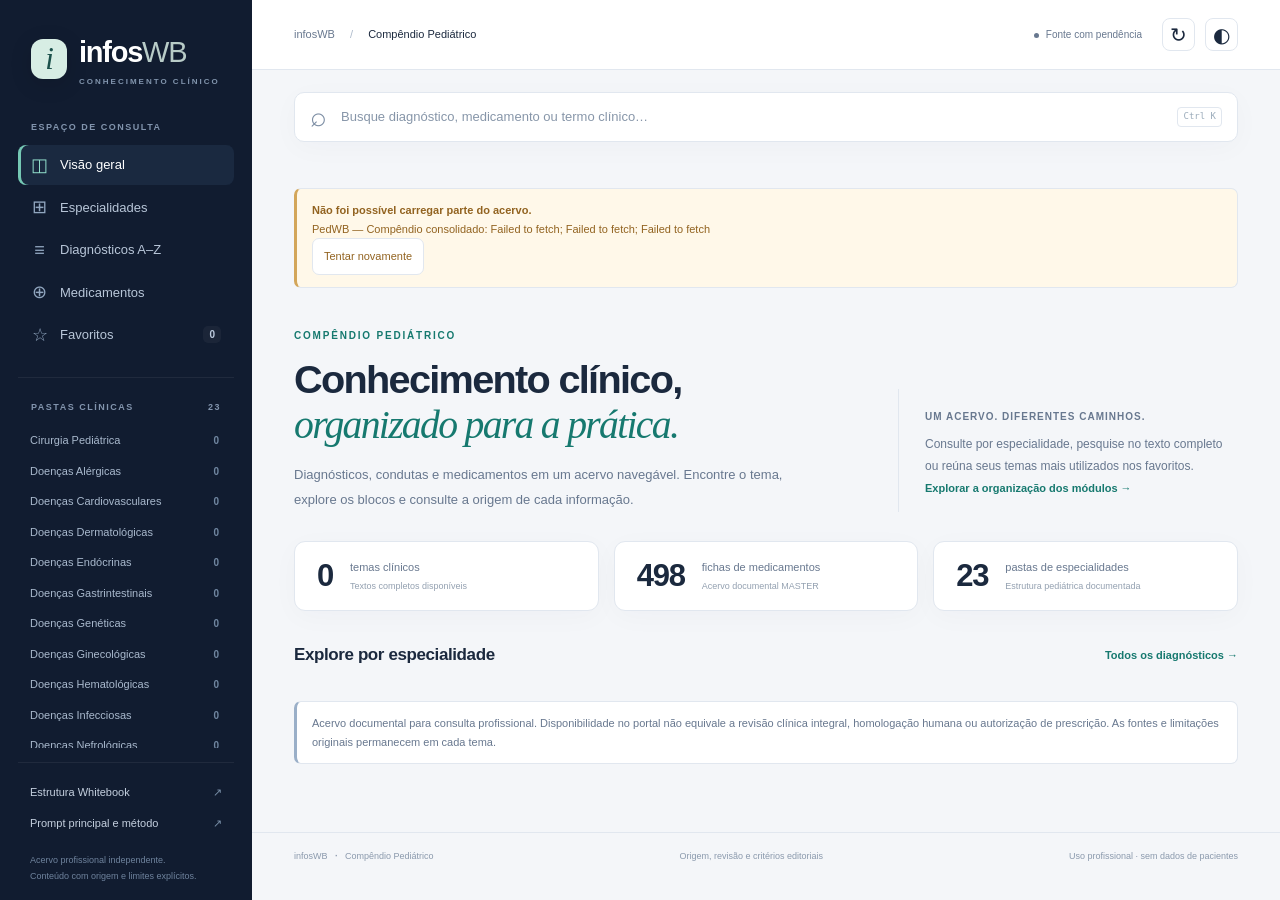
==== infoswb/index.html @ fc46037e "infosWB: publicar tema 193 Coreia de Sydenham" ====
<!doctype html>
<html lang="pt-BR">
<head>
<meta charset="utf-8"><meta name="viewport" content="width=device-width,initial-scale=1">
<meta name="description" content="infosWB — Compêndio Pediátrico por especialidades, diagnósticos, medicamentos e referências. Acervo documental com rastreabilidade e consulta profissional.">
<meta name="theme-color" content="#111c30"><meta name="referrer" content="strict-origin-when-cross-origin">
<title>infosWB · Compêndio Pediátrico</title>
<link rel="stylesheet" href="./style.css">
</head>
<body>
<a class="skip" href="#content">Ir para o conteúdo</a>
<div class="shade" id="shade"></div>
<aside class="sidebar" id="sidebar" aria-label="Navegação principal">
<a class="brand" href="#inicio" aria-label="infosWB início"><span class="brand-mark">i</span><span>infos<span class="brand-wb">WB</span><small>CONHECIMENTO CLÍNICO</small></span></a>
<div class="side-label">ESPAÇO DE CONSULTA</div>
<nav class="primary-nav">
<a href="#inicio" data-route="inicio"><span>◫</span>Visão geral</a>
<a href="#especialidades" data-route="especialidades"><span>⊞</span>Especialidades</a>
<a href="#acervo" data-route="acervo"><span>≡</span>Diagnósticos A–Z</a>
<a href="#medicamentos" data-route="medicamentos"><span>⊕</span>Medicamentos</a>
<a href="#favoritos" data-route="favoritos"><span>☆</span>Favoritos <b id="favCount">0</b></a>
</nav>
<div class="side-label side-label-line">PASTAS CLÍNICAS <span id="sideCount"></span></div>
<nav id="specialtyNav" class="specialty-nav" aria-label="Especialidades pediátricas"><span class="side-loading">Carregando estrutura…</span></nav>
<div class="side-bottom"><a href="#modulos">Estrutura Whitebook <span>↗</span></a><a href="#metodo">Prompt principal e método <span>↗</span></a><p>Acervo profissional independente.<br>Conteúdo com origem e limites explícitos.</p></div>
</aside>
<div class="workspace">
<header class="topbar">
<button class="icon-btn menu-btn" id="menuBtn" aria-label="Abrir navegação" aria-expanded="false">☰</button>
<div class="crumb">infosWB <span>/</span> <strong id="topCrumb">Compêndio Pediátrico</strong></div>
<div class="top-actions"><span class="source-status" id="sourceStatus">Conectando ao acervo</span><button class="icon-btn" id="refreshBtn" aria-label="Atualizar acervo" title="Recarregar fontes do acervo">↻</button><button class="icon-btn" id="themeBtn" aria-label="Alternar tema claro e escuro" title="Tema claro/escuro">◐</button></div>
</header>
<div class="searchbar"><label class="searchbox" for="search"><span aria-hidden="true">⌕</span><input id="search" type="search" placeholder="Busque diagnóstico, medicamento ou termo clínico…" autocomplete="off"><kbd>Ctrl K</kbd></label></div>
<main id="content" tabindex="-1">
<div id="alerts" role="status" aria-live="polite"></div>
<section id="mainView"></section>
<section id="readerView" hidden></section>
</main>
<footer class="main-footer"><span>infosWB <b>·</b> Compêndio Pediátrico</span><a href="#metodo">Origem, revisão e critérios editoriais</a><span>Uso profissional · sem dados de pacientes</span></footer>
</div>
<div id="toast" class="toast" role="status" aria-live="polite"></div>
<noscript><div class="noscript">Ative JavaScript para utilizar busca, filtros e leitura por blocos. O acervo original pode ser consultado no repositório GitHub do projeto.</div></noscript>
<script src="./core.js"></script><script src="./masters.pack.js"></script><script src="./app.js?v=pedwb193-20261007T1119Z"></script>
</body></html>
---- infoswb/style.css ----
:root{--bg:#f4f6f9;--paper:#fff;--text:#1b293e;--muted:#68788f;--line:#e1e7ef;--soft:#edf2f8;--accent:#16796f;--accent-soft:#e9f5f1;--nav:#111c30;--nav-soft:#1a2940;--warning:#926320;--warn-bg:#fff8e9;--shadow:0 6px 28px #1a294007;--reading:16px;color-scheme:light}
*{box-sizing:border-box}body{margin:0;background:var(--bg);color:var(--text);font:14px/1.5 -apple-system,BlinkMacSystemFont,"Segoe UI",Arial,sans-serif}button,input,select{font:inherit}button,a,input{ -webkit-tap-highlight-color:transparent}button{cursor:pointer}a{color:inherit}button:focus-visible,a:focus-visible,input:focus-visible,summary:focus-visible,select:focus-visible{outline:3px solid #54bbaa;outline-offset:3px}button:disabled{opacity:.5;cursor:progress}button{color:inherit}button,.card,a{touch-action:manipulation}h1,h2,h3,p{margin-top:0}button{background:transparent}svg{vertical-align:middle}.skip{position:fixed;top:-80px;left:20px;padding:12px;background:var(--paper);z-index:100}.skip:focus{top:10px}[hidden]{display:none!important}
.sidebar{position:fixed;inset:0 auto 0 0;width:252px;background:var(--nav);color:#dae3ee;display:flex;flex-direction:column;padding:31px 18px 16px;z-index:40}.brand{display:flex;align-items:center;gap:12px;text-decoration:none;font-size:29px;font-weight:740;letter-spacing:-1.25px;padding:0 13px 33px;color:#fff}.brand-mark{display:grid;place-items:center;background:#d7ede4;color:#1b514b;border-radius:12px;width:36px;height:40px;font:italic 31px Georgia,serif;box-shadow:0 5px 22px #0002}.brand-wb{font-weight:350;color:#b8cbc7}.brand small{display:block;font-size:8px;letter-spacing:2px;color:#8295ad;font-weight:550;margin-top:1px}.side-label{font-size:9px;font-weight:750;letter-spacing:1.5px;color:#8294ad;padding:0 13px 11px}.primary-nav{display:flex;flex-direction:column;gap:3px}.primary-nav a{padding:10px 13px;display:flex;align-items:center;gap:12px;text-decoration:none;border-radius:8px;color:#b8c6d8;font-size:13px}.primary-nav a span{width:17px;font-size:18px;text-align:center;color:#91a6bf;line-height:1}.primary-nav a:hover,.primary-nav a.active{background:var(--nav-soft);color:#fff}.primary-nav a.active{box-shadow:inset 3px 0 #75c8b4}.primary-nav a.active span{color:#91deca}.primary-nav b{margin-left:auto;border-radius:5px;font-size:10px;padding:1px 6px;background:#ffffff0b;color:#bccadd}.side-label-line{display:flex;justify-content:space-between;border-top:1px solid #ffffff10;padding-top:23px;margin-top:22px}.specialty-nav{overflow:auto;flex:1;min-height:50px;padding-right:3px;scrollbar-width:thin;scrollbar-color:#32435d transparent}.specialty-nav a{padding:7px 12px;color:#a9b9cd;text-decoration:none;font-size:11px;display:flex;gap:8px;align-items:baseline;border-radius:6px}.specialty-nav a:hover,.specialty-nav a.active{color:#eff8f5;background:#ffffff07}.specialty-nav a b{margin-left:auto;white-space:nowrap;color:#7187a1;font-size:10px}.side-loading{font-size:11px;color:#8294ad;padding:12px}.side-bottom{padding:14px 12px 0;border-top:1px solid #ffffff10;margin-top:14px}.side-bottom a{font-size:11px;color:#c5d0df;text-decoration:none;display:flex;justify-content:space-between;padding:7px 0}.side-bottom a span{color:#7b91aa}.side-bottom p{color:#6f839d;font-size:9px;line-height:1.7;margin:15px 0 0}.workspace{margin-left:252px;min-height:100vh}.topbar{height:70px;display:flex;align-items:center;justify-content:space-between;padding:0 42px;gap:18px;border-bottom:1px solid var(--line);background:var(--paper)}.crumb{font-size:11px;color:var(--muted);white-space:nowrap}.crumb span{padding:0 12px;color:#adbacb}.crumb strong{font-weight:500;color:var(--text)}.top-actions{display:flex;align-items:center;gap:10px}.source-status{font-size:10px;color:var(--muted);padding-right:10px}.source-status::before{content:"";display:inline-block;width:5px;height:5px;border-radius:50%;background:var(--muted);margin-right:7px}.source-status.ready::before{background:var(--accent)}.icon-btn{border:1px solid var(--line);border-radius:8px;width:33px;height:33px;display:inline-grid;place-items:center;font-size:20px;line-height:1;background:var(--paper);flex:none}.icon-btn:hover{background:var(--soft)}.menu-btn{display:none}.searchbar{padding:22px 42px 0}.searchbox{height:50px;display:flex;align-items:center;gap:12px;border:1px solid var(--line);border-radius:10px;background:var(--paper);padding:0 15px;box-shadow:var(--shadow)}.searchbox>span{font-size:28px;line-height:1;color:#7d8ea4}.searchbox input{border:0;background:transparent;outline:0!important;width:100%;font-size:13px;color:var(--text);min-width:0}.searchbox input::placeholder{color:#8796a9}.searchbox kbd{white-space:nowrap;border:1px solid var(--line);color:#9aabba;border-radius:4px;padding:2px 5px;font-size:9px}main{padding:28px 42px 42px;min-height:calc(100vh - 210px);outline:0}.eyebrow{font-size:10px;letter-spacing:1.8px;color:var(--accent);font-weight:750;text-transform:uppercase}.hero{display:grid;grid-template-columns:1.5fr 1fr;gap:40px;padding:18px 0 29px}.hero h1{font-size:clamp(29px,3.1vw,46px);letter-spacing:-1.7px;line-height:1.12;font-weight:650;margin:12px 0 16px;max-width:590px}.hero h1 em{font-family:Georgia,serif;font-weight:400;color:var(--accent)}.hero p{font-size:13px;line-height:1.9;color:var(--muted);max-width:530px;margin:0}.hero-side{align-self:end;border-left:1px solid var(--line);padding:16px 0 14px 26px;max-width:340px;justify-self:end}.hero-side small{font-size:10px;letter-spacing:1px;color:var(--muted);font-weight:650}.hero-side p{font-size:12px;line-height:1.8;margin-top:8px}.hero-side a{font-size:11px;text-decoration:none;color:var(--accent);font-weight:650}.stats{display:grid;grid-template-columns:repeat(3,1fr);gap:15px;margin-bottom:31px}.stat{background:var(--paper);border:1px solid var(--line);border-radius:11px;padding:17px 22px;display:flex;align-items:center;gap:17px;box-shadow:var(--shadow)}.stat b{font-size:31px;font-weight:550;letter-spacing:-1.25px;line-height:1.1}.stat span{font-size:11px;color:var(--muted);line-height:1.6}.stat small{display:block;font-size:9px;color:#93a0b0;margin-top:2px}.section-head{display:flex;gap:18px;align-items:center;justify-content:space-between;margin:24px 0 15px}.section-head h2{font-size:17px;letter-spacing:-.4px;font-weight:650;margin:0}.section-head a{font-size:11px;text-decoration:none;color:var(--accent);font-weight:650}.tag{font-size:9px;display:inline-flex;align-items:center;gap:6px;border:1px solid var(--line);border-radius:5px;padding:4px 7px;color:var(--muted);background:var(--paper)}.tag.accent{background:var(--accent-soft);border-color:transparent;color:var(--accent)}.tag.warn{background:var(--warn-bg);border-color:transparent;color:var(--warning)}.specialty-grid{display:grid;grid-template-columns:repeat(3,minmax(0,1fr));gap:13px}.folder-card{background:var(--paper);padding:19px;border:1px solid var(--line);border-radius:11px;display:block;text-decoration:none;transition:transform .15s,border-color .15s;box-shadow:var(--shadow)}.folder-card:hover{transform:translateY(-2px);border-color:#86b6aa}.folder-top{display:flex;align-items:center;justify-content:space-between;margin-bottom:19px}.folder-icon{width:29px;height:27px;background:var(--soft);color:#6a829f;border-radius:5px;display:grid;place-items:center;font-size:16px}.folder-card h3{font-size:12px;line-height:1.5;font-weight:630;margin:0 0 7px;min-height:18px}.folder-card p{font-size:10px;color:var(--muted);margin:0;display:flex;justify-content:space-between}.folder-card p span{color:var(--accent);font-size:14px}.note{border:1px solid var(--line);border-left:3px solid #9aafc8;border-radius:7px;padding:12px 15px;background:var(--paper);font-size:11px;color:var(--muted);line-height:1.7;margin:18px 0}.note.warning{border-left-color:#d3a65a;background:var(--warn-bg);color:var(--warning)}.filters{display:flex;flex-wrap:wrap;align-items:center;gap:8px;margin:19px 0 14px}.chip{font-size:11px;text-decoration:none;border:1px solid var(--line);background:var(--paper);border-radius:7px;padding:7px 12px;display:inline-block;white-space:nowrap}.chip:hover{border-color:#8bb7b0}.chip.selected{color:var(--accent);background:var(--accent-soft);border-color:#adcec3}.filters select{margin-left:auto;padding:7px 9px;max-width:230px;background:var(--paper);border:1px solid var(--line);border-radius:7px;font-size:11px;color:var(--text)}.catalog-list{display:grid;grid-template-columns:repeat(2,minmax(0,1fr));gap:10px}.topic-card{background:var(--paper);border:1px solid var(--line);border-radius:9px;position:relative;padding:17px 45px 17px 18px;min-height:117px;display:flex;flex-direction:column;box-shadow:var(--shadow)}.topic-card:hover{border-color:#9bbcaf}.topic-card .open-topic{text-decoration:none}.topic-card h3{font-size:13px;line-height:1.45;margin:7px 0 6px;font-weight:650}.topic-card p{font-size:10px;color:var(--muted);margin:0;line-height:1.65;display:-webkit-box;-webkit-line-clamp:2;-webkit-box-orient:vertical;overflow:hidden}.topic-card .small{font-size:9px;color:var(--accent);line-height:1.5}.fav-btn{position:absolute;right:11px;top:14px;border:0;color:#9eabb9;font-size:20px;width:25px;height:27px;border-radius:5px;padding:0}.fav-btn[aria-pressed=true]{color:#af842f}.fav-btn:hover{background:var(--soft)}.view-title h1{font-size:31px;line-height:1.2;letter-spacing:-1px;margin:9px 0}.view-title>p{font-size:12px;color:var(--muted);max-width:750px}.results-count{font-size:10px;color:var(--muted);padding:0 0 12px}.empty{padding:42px;border:1px dashed var(--line);border-radius:12px;background:var(--paper);text-align:center}.empty h2{font-size:19px;letter-spacing:-.5px;margin-bottom:8px}.empty p{font-size:12px;color:var(--muted);max-width:450px;margin:0 auto 15px}.btn{border:1px solid var(--line);background:var(--paper);padding:8px 11px;border-radius:7px;text-decoration:none;font-size:11px;display:inline-flex;align-items:center;justify-content:center;gap:7px}.btn:hover{background:var(--soft)}.btn.primary{background:var(--accent);border-color:var(--accent);color:#fff}.load-more{width:100%;padding:12px;margin-top:15px}.module-grid{display:grid;grid-template-columns:repeat(2,minmax(0,1fr));gap:15px}.module{background:var(--paper);border:1px solid var(--line);border-radius:11px;overflow:hidden}.module summary{padding:20px;cursor:pointer;list-style:none}.module summary::-webkit-details-marker{display:none}.module summary:after{content:'+';float:right;color:var(--muted);font-size:20px;margin-top:-37px}.module[open] summary:after{content:'−'}.module h2{font-size:15px;margin:7px 0}.module summary p{font-size:11px;color:var(--muted);margin:0}.module-body{border-top:1px solid var(--line);padding:8px 20px 20px}.module-folder{display:flex;align-items:center;justify-content:space-between;padding:9px 0;border-bottom:1px solid var(--line);font-size:11px;gap:12px}.module-folder span:last-child{font-size:10px;color:var(--muted);white-space:nowrap}.module-body .btn{margin-top:17px}.module-body>p{font-size:10px;line-height:1.75;color:var(--muted);margin-top:13px}.reader-breadcrumb{font-size:10px;color:var(--muted);margin:0 0 22px;display:flex;flex-wrap:wrap;gap:9px}.reader-breadcrumb a{color:var(--accent);text-decoration:none}.reader-top{display:flex;justify-content:space-between;gap:15px;align-items:flex-start}.reader-top h1{font-size:clamp(27px,3vw,41px);font-weight:650;line-height:1.17;letter-spacing:-1.3px;max-width:820px;margin:12px 0 15px}.reader-toolbar{display:flex;flex-wrap:wrap;gap:7px;margin:17px 0 10px}.reader-layout{display:grid;grid-template-columns:minmax(0,1fr) 188px;gap:22px;align-items:start;margin-top:21px}.reading-column{min-width:0}.reading-column .section{background:var(--paper);border:1px solid var(--line);border-radius:10px;margin:0 0 13px;overflow:hidden;scroll-margin-top:20px}.section>summary{padding:17px 20px;cursor:pointer;font-size:13px;line-height:1.5;font-weight:650;list-style:none;display:flex;align-items:center;gap:10px}.section>summary::-webkit-details-marker{display:none}.section>summary:after{content:'+';font-weight:400;font-size:20px;margin-left:auto;color:var(--muted)}.section[open]>summary:after{content:'−'}.section>summary .sec-num{font-size:9px;font-weight:600;letter-spacing:.6px;color:#91a1b4;min-width:20px}.section.alert-section{border-left:3px solid #c59c57}.section.refs-section{border-left:3px solid var(--accent)}.section .prose{padding:0 21px 20px}.prose{font-size:var(--reading);line-height:1.8;overflow-wrap:anywhere}.prose p{margin:0 0 16px}.prose p:last-child{margin-bottom:0}.prose strong{font-weight:650}.prose h3{font-size:16px;margin:24px 0 11px}.prose a{color:var(--accent);text-decoration:none;border-bottom:1px solid #98c5b74d}.prose a:hover{text-decoration:underline}.prose ul,.prose ol{padding-left:23px;margin:13px 0}.prose li{padding-left:3px;margin:7px 0}.prose pre{margin:6px 0 0;font:inherit;line-height:1.85;white-space:pre-wrap;overflow-wrap:anywhere}.prose pre code{font:inherit;background:none;padding:0}.prose code{font-size:.85em;background:var(--soft);padding:2px 4px;border-radius:4px}.prose hr{border:0;border-top:1px solid var(--line);margin:18px 0}.prose blockquote{margin:15px 0;padding:10px 15px;border-left:3px solid var(--accent);color:var(--muted);background:var(--accent-soft)}.prose table{border-collapse:collapse;width:100%;font-size:12px;min-width:420px}.prose th,.prose td{padding:10px 12px;border:1px solid var(--line);vertical-align:top;text-align:left}.prose th{background:var(--soft);font-weight:650}.table-scroll{overflow:auto;margin:12px 0}.toc{position:sticky;top:22px;border-left:1px solid var(--line);padding:3px 0 0 16px}.toc h2{font-size:9px;letter-spacing:1.4px;color:var(--muted);margin:0 0 12px}.toc button{font-size:10px;line-height:1.6;color:var(--muted);border:0;text-align:left;display:block;padding:7px 0;width:100%}.toc button:hover{color:var(--accent)}.toc .reader-controls{display:flex;gap:5px;margin:18px 0}.toc .reader-controls button{border:1px solid var(--line);border-radius:5px;width:35px;height:29px;text-align:center;padding:3px;background:var(--paper)}.provenance{font-size:10px;color:var(--muted);line-height:1.8;padding:15px 0 0;border-top:1px solid var(--line);margin-top:16px;word-break:break-word}.provenance b{color:var(--text);font-weight:600}.source-detail{font-size:11px;margin-top:18px}.method-grid{display:grid;grid-template-columns:1fr 1fr;gap:15px}.method-card{background:var(--paper);border:1px solid var(--line);border-radius:12px;padding:23px}.method-card h2{font-size:16px;margin:0 0 11px}.method-card p{font-size:12px;line-height:1.9;color:var(--muted);margin:0 0 14px}.method-card .hash{font-size:9px;word-break:break-all;color:var(--muted);padding:10px;background:var(--soft);border-radius:5px;margin:10px 0}.method-wide{grid-column:1/-1}.prompt-content{max-height:70vh;overflow:auto;margin-top:20px;padding:24px;border:1px solid var(--line);border-radius:9px;background:var(--paper);font-size:13px;line-height:1.85}.prompt-content h3{font-size:17px;margin-top:26px}.reader-search{border:1px solid var(--line);border-radius:7px;background:var(--paper);color:var(--text);font-size:11px;padding:9px 12px;width:100%;margin-top:9px}.main-footer{display:flex;gap:15px;justify-content:space-between;padding:17px 42px 23px;color:#8a99ac;font-size:9px;border-top:1px solid var(--line)}.main-footer a{text-decoration:none}.main-footer b{padding:0 5px}.toast{position:fixed;bottom:28px;left:50%;transform:translate(-50%,20px);padding:12px 20px;border-radius:9px;background:#14273b;color:#fff;box-shadow:0 7px 30px #0002;z-index:100;opacity:0;pointer-events:none;transition:.2s;font-size:12px}.toast.visible{opacity:1;transform:translate(-50%,0)}.shade{display:none}.noscript{position:fixed;inset:auto 10px 10px;padding:20px;background:white;color:#14273b;z-index:100}.skeleton{height:105px;background:linear-gradient(90deg,var(--paper),var(--soft),var(--paper));background-size:200% 100%;animation:shimmer 1.5s infinite;border:1px solid var(--line);border-radius:10px}@keyframes shimmer{to{background-position:-200% 0}}
[data-theme=dark]{--bg:#0e1726;--paper:#152236;--text:#e4ebf4;--muted:#9aacc3;--line:#28374d;--soft:#1d2d42;--accent:#83ccb7;--accent-soft:#183a3a;--warn-bg:#322b22;--warning:#e5be7a;color-scheme:dark}.focus-mode .sidebar{display:none}.focus-mode .workspace{margin-left:0}.focus-mode .reader-layout{max-width:1100px;margin-left:auto;margin-right:auto}.focus-mode .reader-top,.focus-mode .reader-toolbar,.focus-mode .reader-breadcrumb,.focus-mode #readerView>.note{max-width:1100px;margin-left:auto;margin-right:auto}
@media(min-width:1700px){main,.searchbar,.topbar,.main-footer{padding-left:65px;padding-right:65px}.specialty-grid{grid-template-columns:repeat(4,minmax(0,1fr))}.catalog-list{grid-template-columns:repeat(3,minmax(0,1fr))}.reader-layout{grid-template-columns:minmax(0,1fr) 210px}.prose{max-width:1050px}}
@media(max-width:1180px){.sidebar{width:225px;padding-left:13px;padding-right:13px}.workspace{margin-left:225px}.topbar{padding:0 28px}.searchbar{padding:20px 28px 0}main{padding:25px 28px 32px}.main-footer{padding-left:28px;padding-right:28px}.hero{gap:25px}.hero-side{padding-left:20px}.hero h1{font-size:34px}.reader-layout{grid-template-columns:minmax(0,1fr) 150px;gap:16px}.specialty-grid{grid-template-columns:repeat(2,minmax(0,1fr))}}
@media(max-width:850px){.sidebar{transform:translateX(-100%);width:265px;transition:transform .2s}.sidebar.is-open{transform:translateX(0)}.shade.is-open{display:block;position:fixed;inset:0;background:#0007;z-index:35}.workspace{margin-left:0}.menu-btn{display:inline-grid}.topbar{height:62px;padding:0 20px;gap:11px}.crumb{flex:1;font-size:10px}.crumb span{padding:0 7px}.source-status{display:none}.top-actions{gap:7px}.searchbar{padding:16px 20px 0}main{padding:24px 20px 35px}.hero{padding-top:6px;grid-template-columns:1fr}.hero h1{max-width:600px}.hero-side{display:none}.stats{gap:9px;margin-bottom:25px}.stat{padding:15px 13px;gap:9px}.stat b{font-size:26px}.stat span{font-size:10px}.stat small{font-size:8px}.reader-layout{grid-template-columns:minmax(0,1fr)}.toc{position:static;order:-1;border-left:0;border-bottom:1px solid var(--line);padding:0 0 10px;display:flex;flex-wrap:wrap;gap:7px;align-items:center}.toc h2{width:100%;margin-bottom:3px}.toc>button{width:auto;border:1px solid var(--line);background:var(--paper);border-radius:5px;padding:4px 7px}.toc .reader-controls{margin:0 0 0 auto}.toc .provenance{display:none}.reader-top h1{font-size:30px}.main-footer{padding:18px 20px;flex-wrap:wrap}.main-footer>span:last-child{display:none}.focus-mode .menu-btn{display:none}}
@media(max-width:540px){.hero h1{font-size:32px;letter-spacing:-1.25px}.hero p{font-size:12px}.specialty-grid{gap:9px}.folder-card{padding:14px}.folder-card h3{font-size:11px;min-height:33px}.folder-top{margin-bottom:13px}.folder-card .tag{font-size:8px}.stats{grid-template-columns:repeat(3,minmax(0,1fr))}.stat{display:block;padding:13px 12px}.stat b{font-size:27px;display:block;margin-bottom:6px}.stat small{display:none}.catalog-list,.module-grid,.method-grid{grid-template-columns:1fr}.method-wide{grid-column:auto}.topic-card{min-height:112px}.filters select{margin-left:0;width:100%;max-width:none}.searchbox kbd{display:none}.view-title h1{font-size:27px}.reader-toolbar .btn{font-size:10px;padding:7px 9px}.reader-top h1{font-size:28px}.reader-top{display:block}.prose{font-size:calc(var(--reading) - 1px)}.section>summary{padding:15px}.section .prose{padding:0 15px 16px}.empty{padding:30px 20px}.main-footer{font-size:8px}.source-detail{font-size:10px}}
@media(prefers-reduced-motion:reduce){*{animation:none!important;transition:none!important;scroll-behavior:auto!important}}
@media print{.sidebar,.topbar,.searchbar,.main-footer,.reader-toolbar,.toc,.reader-search,.reader-breadcrumb,.toast,.shade,.skip{display:none!important}.workspace{margin:0}main{padding:0}.reader-layout{display:block}.section{break-inside:auto}.section>summary{padding:10px 0!important}.section .prose{padding:0 0 15px!important}.section>summary:after{display:none}.section{border:0!important;border-top:1px solid #ddd!important;background:#fff!important}.prose{font-size:10pt!important;line-height:1.6}.reader-top h1{font-size:23pt}.note{font-size:9pt;padding:9px}.tag{font-size:8pt}body{background:#fff;color:#111}.prose a{color:#111;text-decoration:underline}}
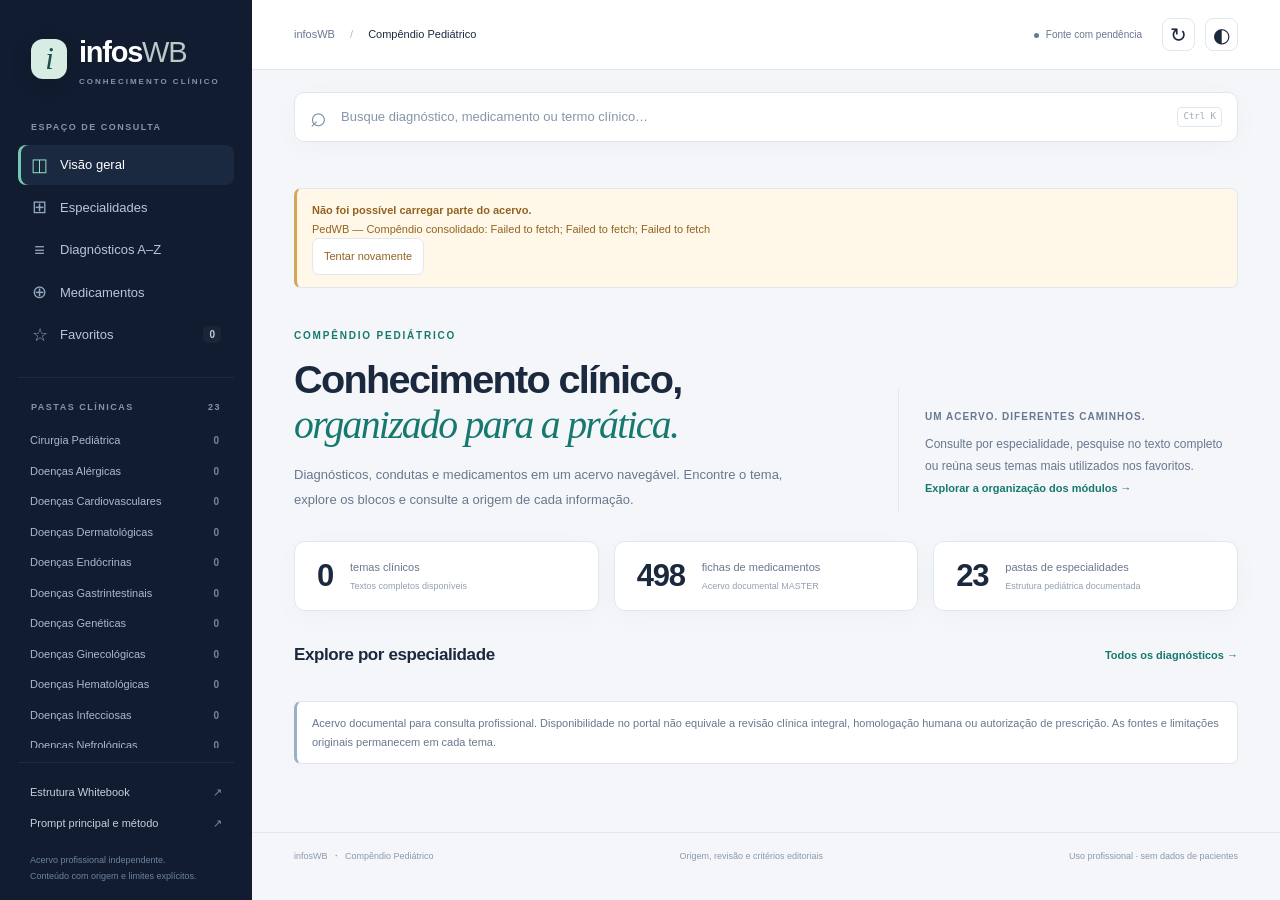
==== commit 581bb3de: "infosWB: publicar cache-buster do tema 198" ====
--- a/infoswb/index.html
+++ b/infoswb/index.html
@@ -40,5 +40,5 @@
 </div>
 <div id="toast" class="toast" role="status" aria-live="polite"></div>
 <noscript><div class="noscript">Ative JavaScript para utilizar busca, filtros e leitura por blocos. O acervo original pode ser consultado no repositório GitHub do projeto.</div></noscript>
-<script src="./core.js"></script><script src="./masters.pack.js"></script><script src="./app.js?v=pedwb193-20261007T1119Z"></script>
+<script src="./core.js"></script><script src="./masters.pack.js"></script><script src="./app.js?v=pedwb198-20261007T1548Z"></script>
 </body></html>
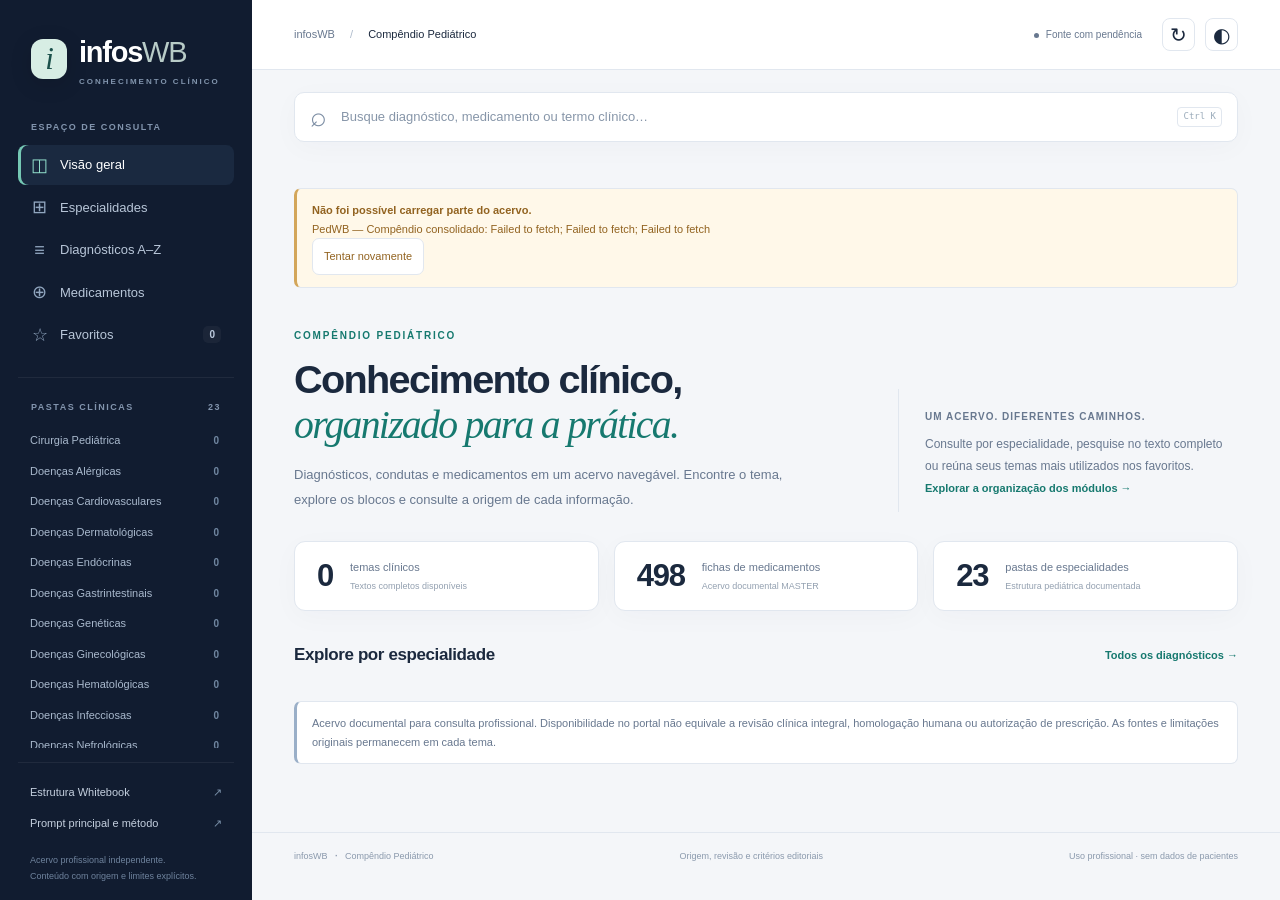
==== commit b1d07f3c: "fix(infoswb): pin contingency to consistent PedWB clinical snapshot Pin bac1acb6, byte-identical to " ====
--- a/infoswb/index.html
+++ b/infoswb/index.html
@@ -40,5 +40,5 @@
 </div>
 <div id="toast" class="toast" role="status" aria-live="polite"></div>
 <noscript><div class="noscript">Ative JavaScript para utilizar busca, filtros e leitura por blocos. O acervo original pode ser consultado no repositório GitHub do projeto.</div></noscript>
-<script src="./core.js"></script><script src="./masters.pack.js"></script><script src="./app.js?v=pedwb198-20261007T1548Z"></script>
+<script src="./core.js"></script><script src="./masters.pack.js"></script><script src="./app.js?v=pedwb-fallback-20261008"></script>
 </body></html>
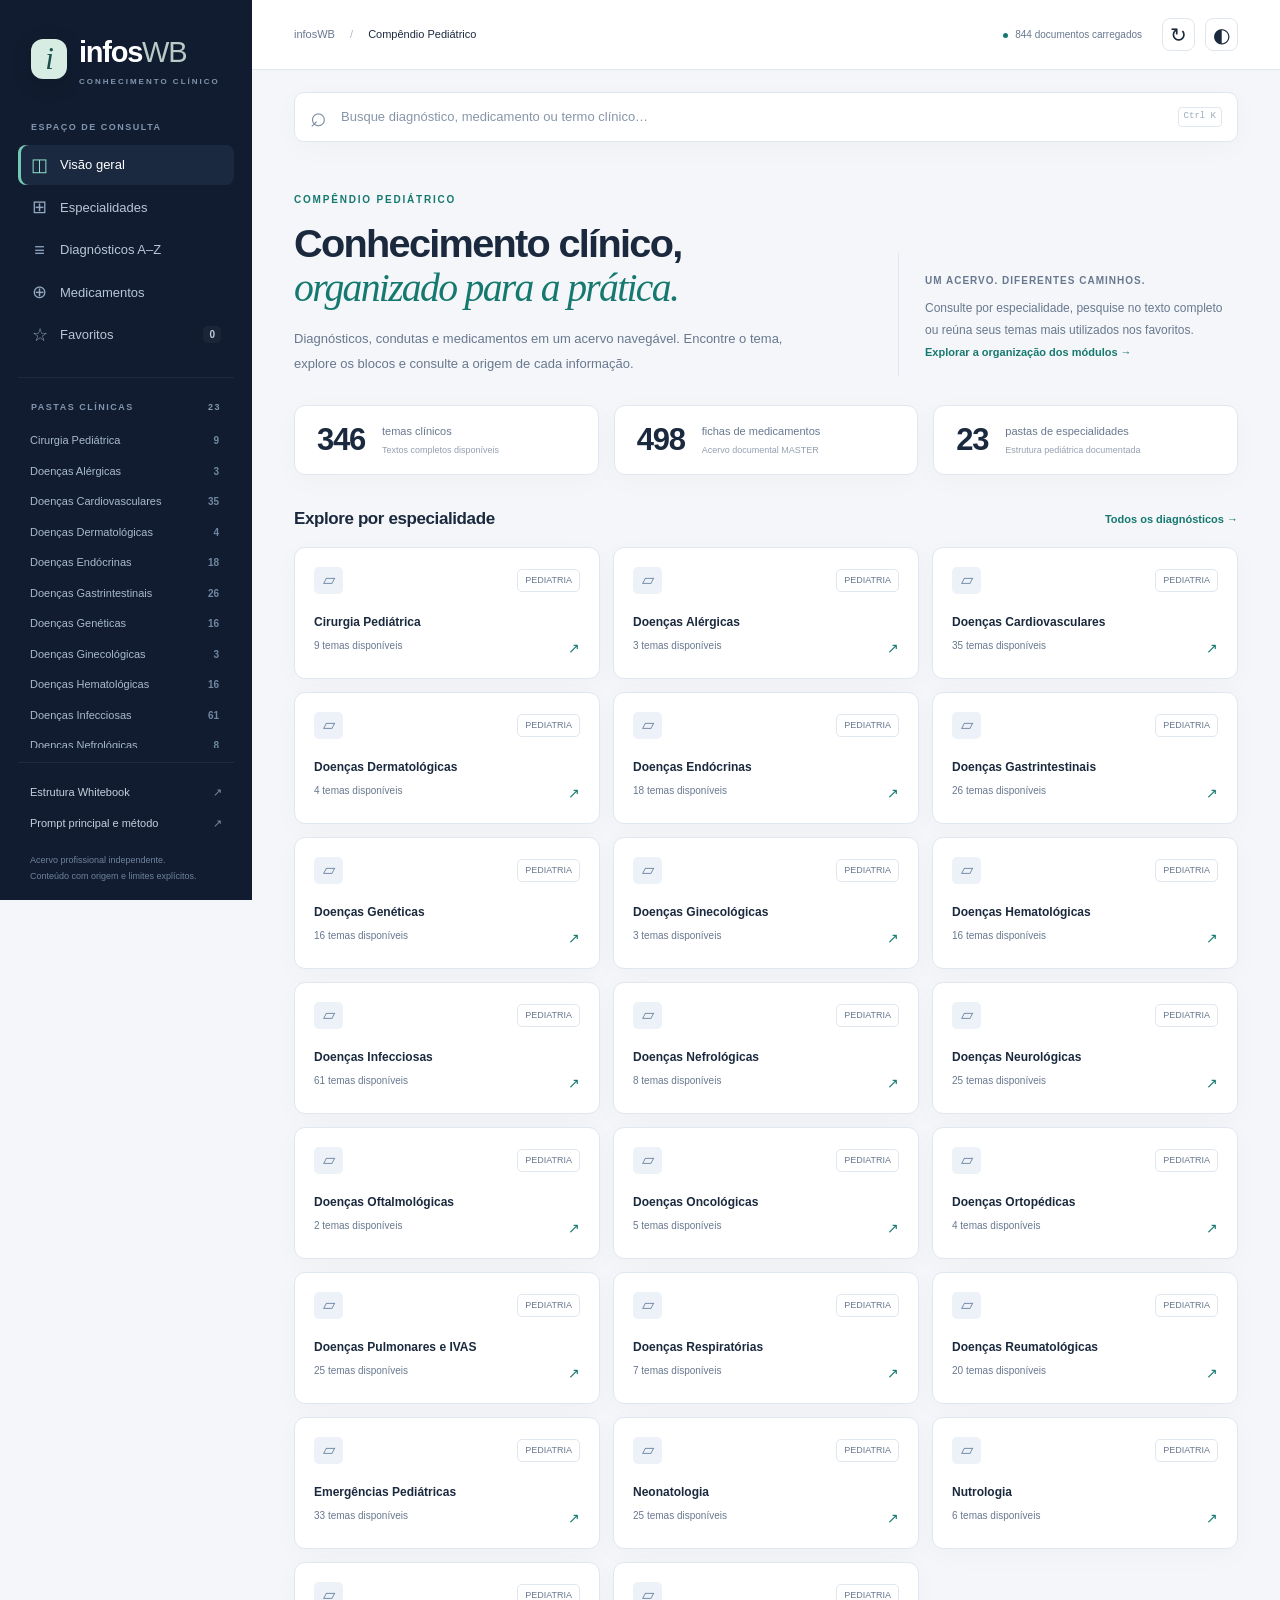
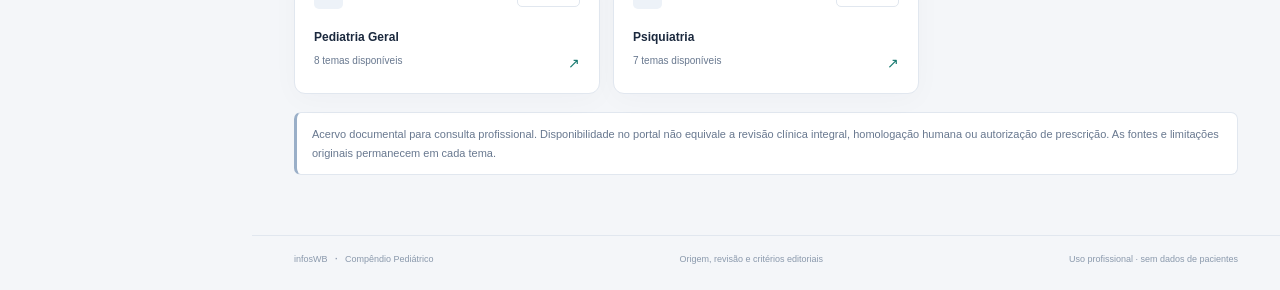
==== commit 24ebf446: "Integrate reviewed video content into infosWB mirror" ====
--- a/infoswb/index.html
+++ b/infoswb/index.html
@@ -40,5 +40,5 @@
 </div>
 <div id="toast" class="toast" role="status" aria-live="polite"></div>
 <noscript><div class="noscript">Ative JavaScript para utilizar busca, filtros e leitura por blocos. O acervo original pode ser consultado no repositório GitHub do projeto.</div></noscript>
-<script src="./core.js"></script><script src="./masters.pack.js"></script><script src="./app.js?v=pedwb-fallback-20261008"></script>
+<script src="./core.js"></script><script src="./masters.pack.js"></script><script src="./app.js?v=video-20261020"></script>
 </body></html>
